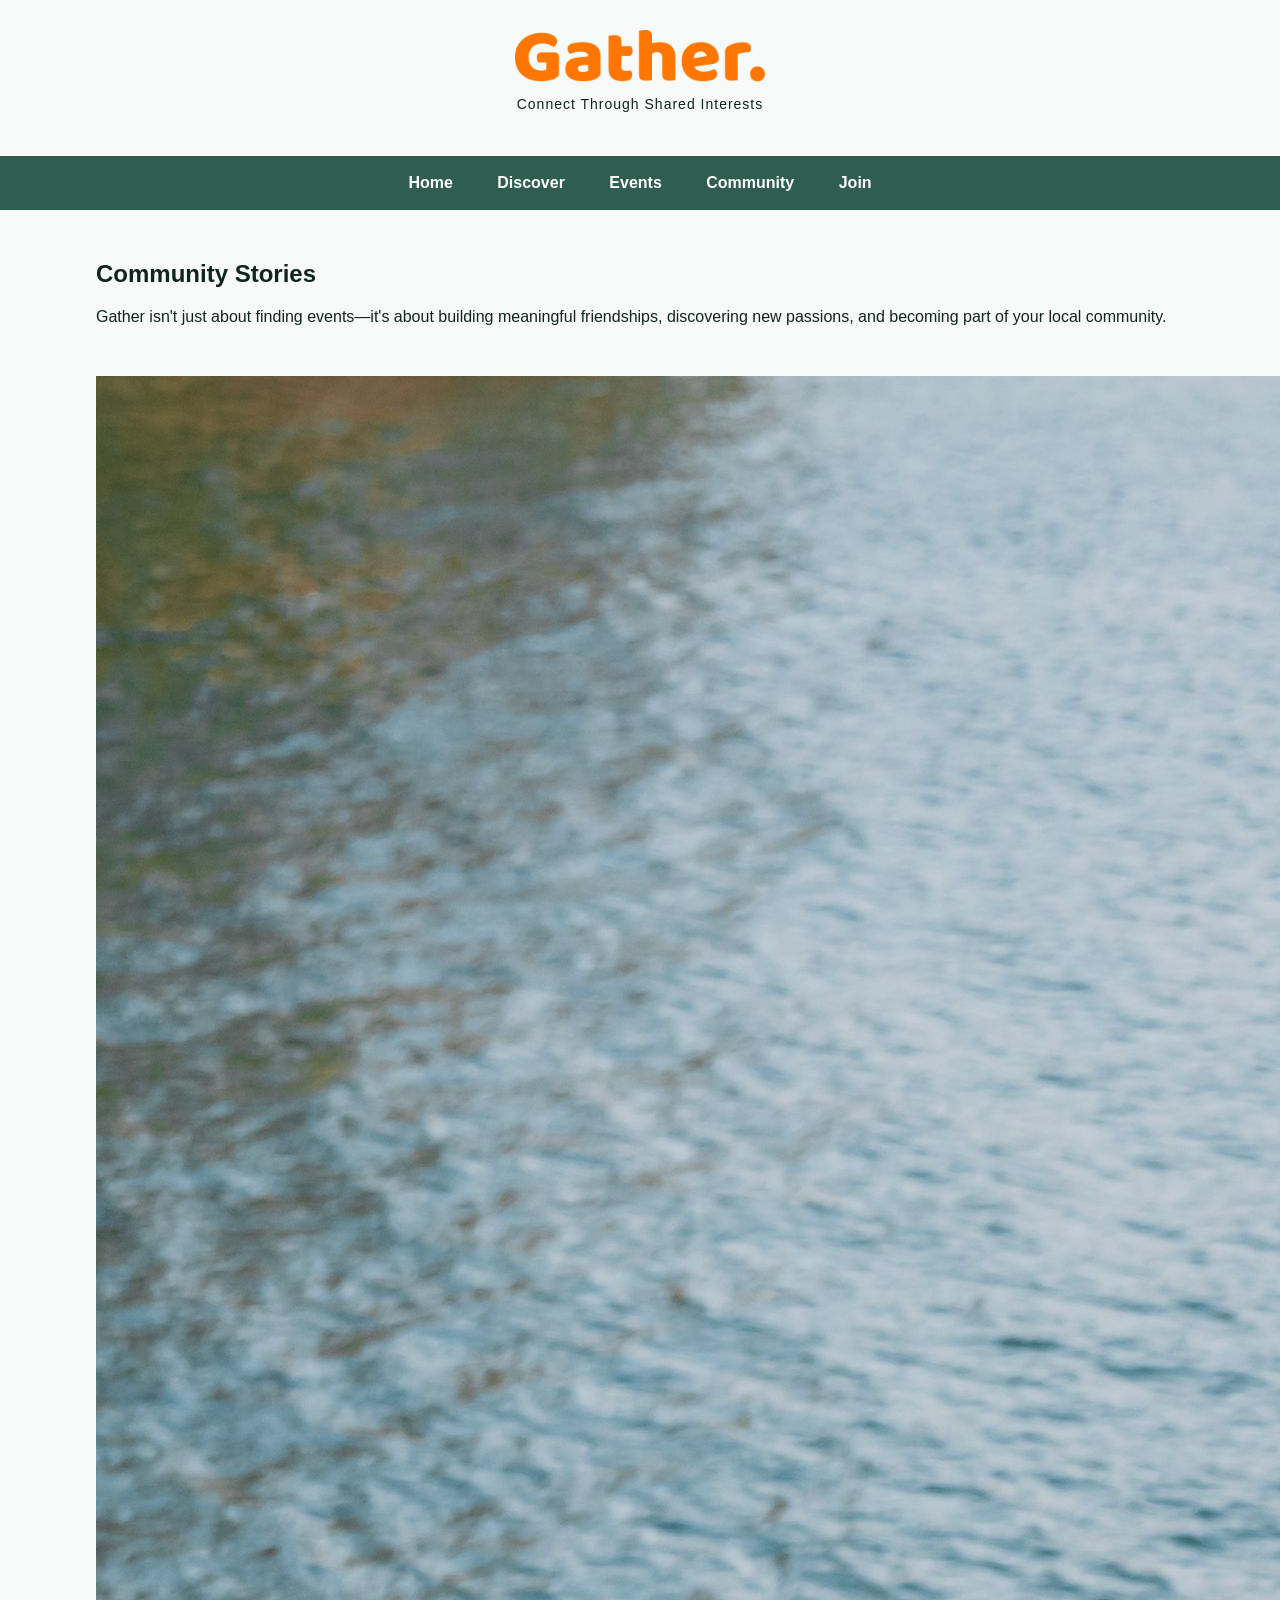
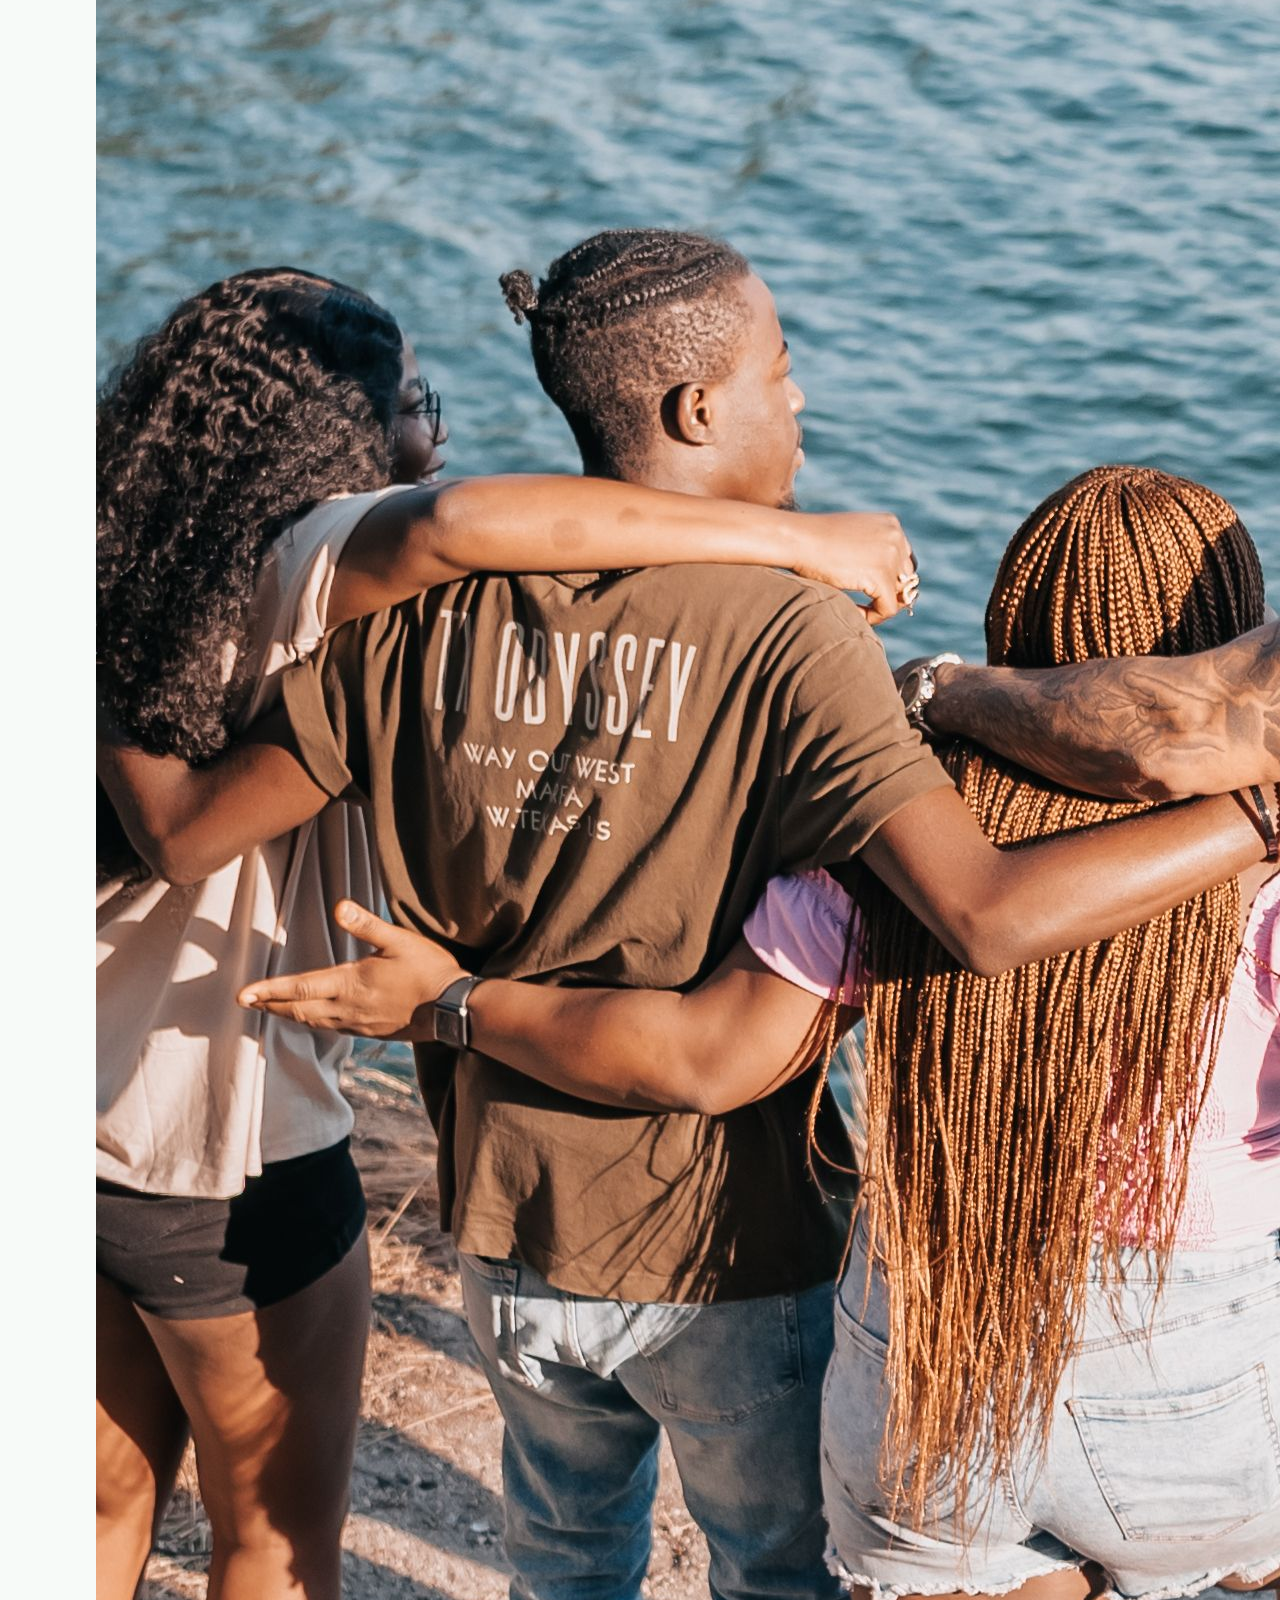
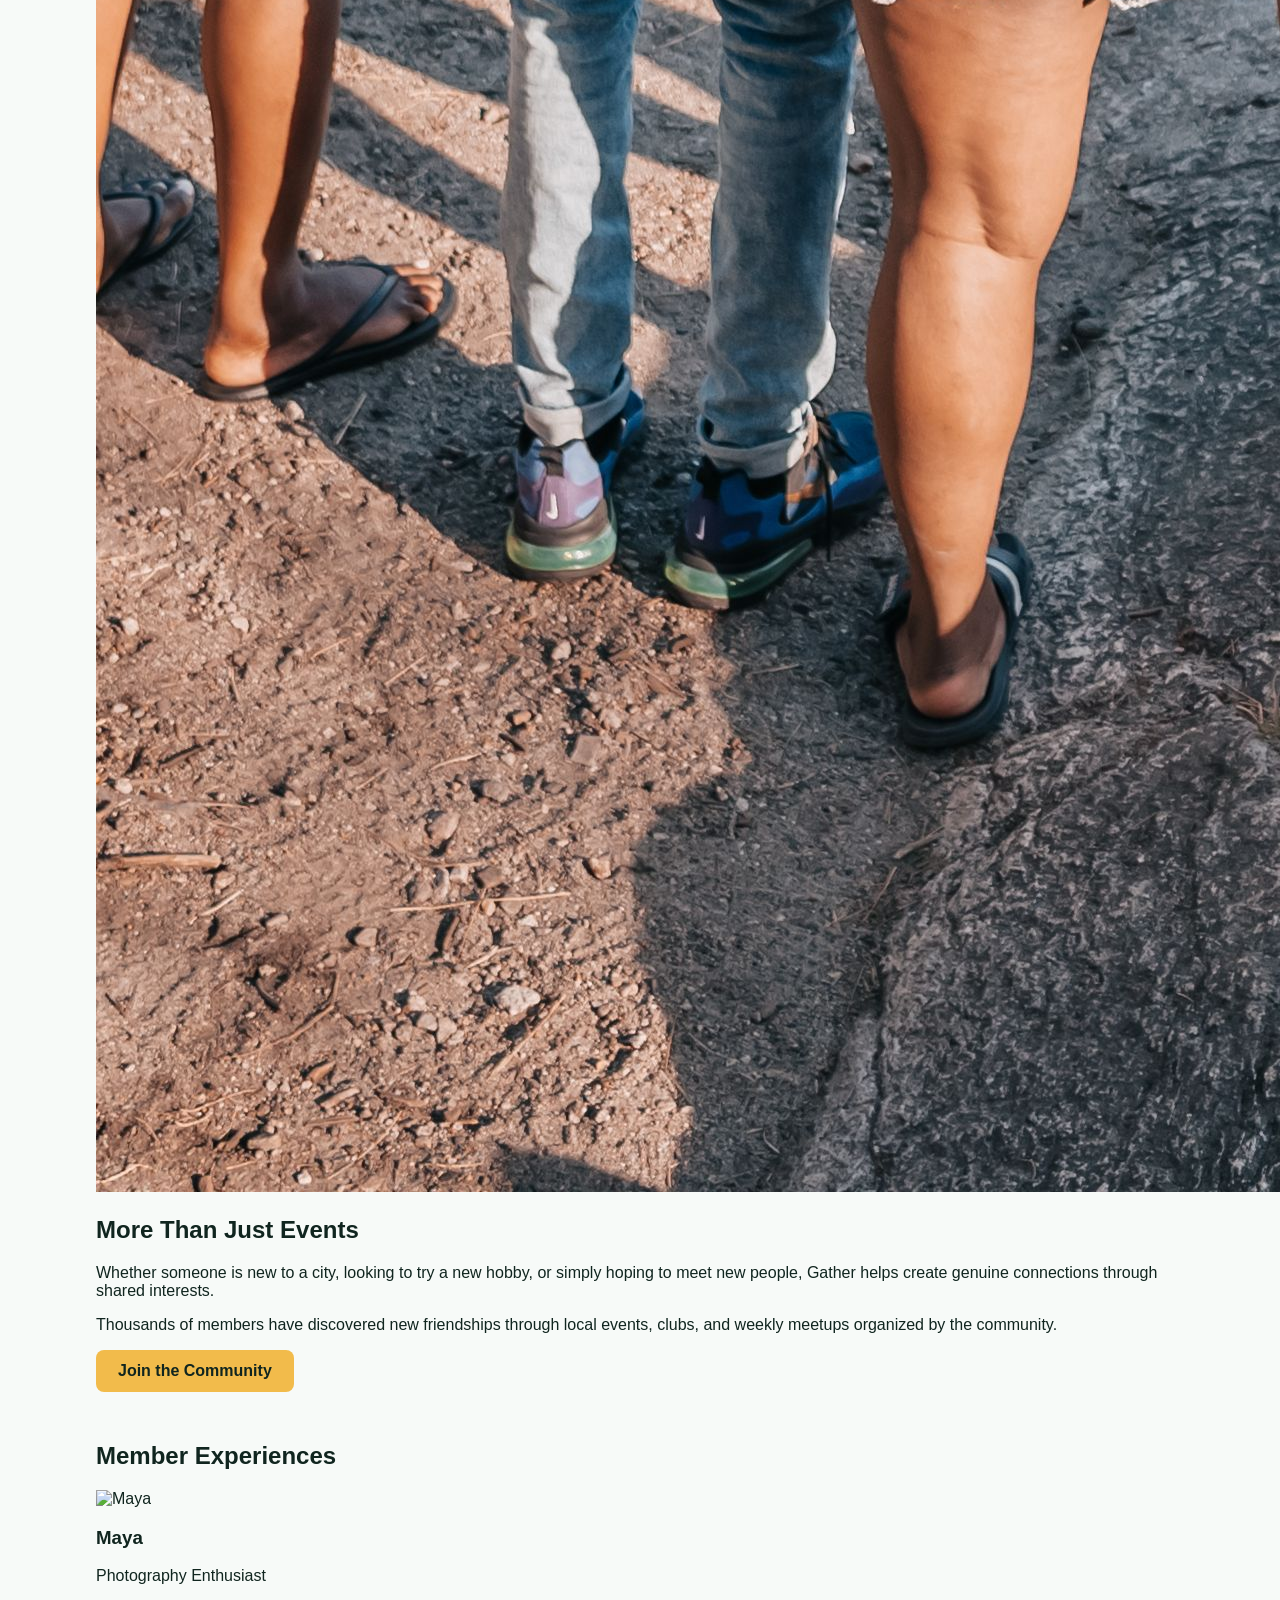
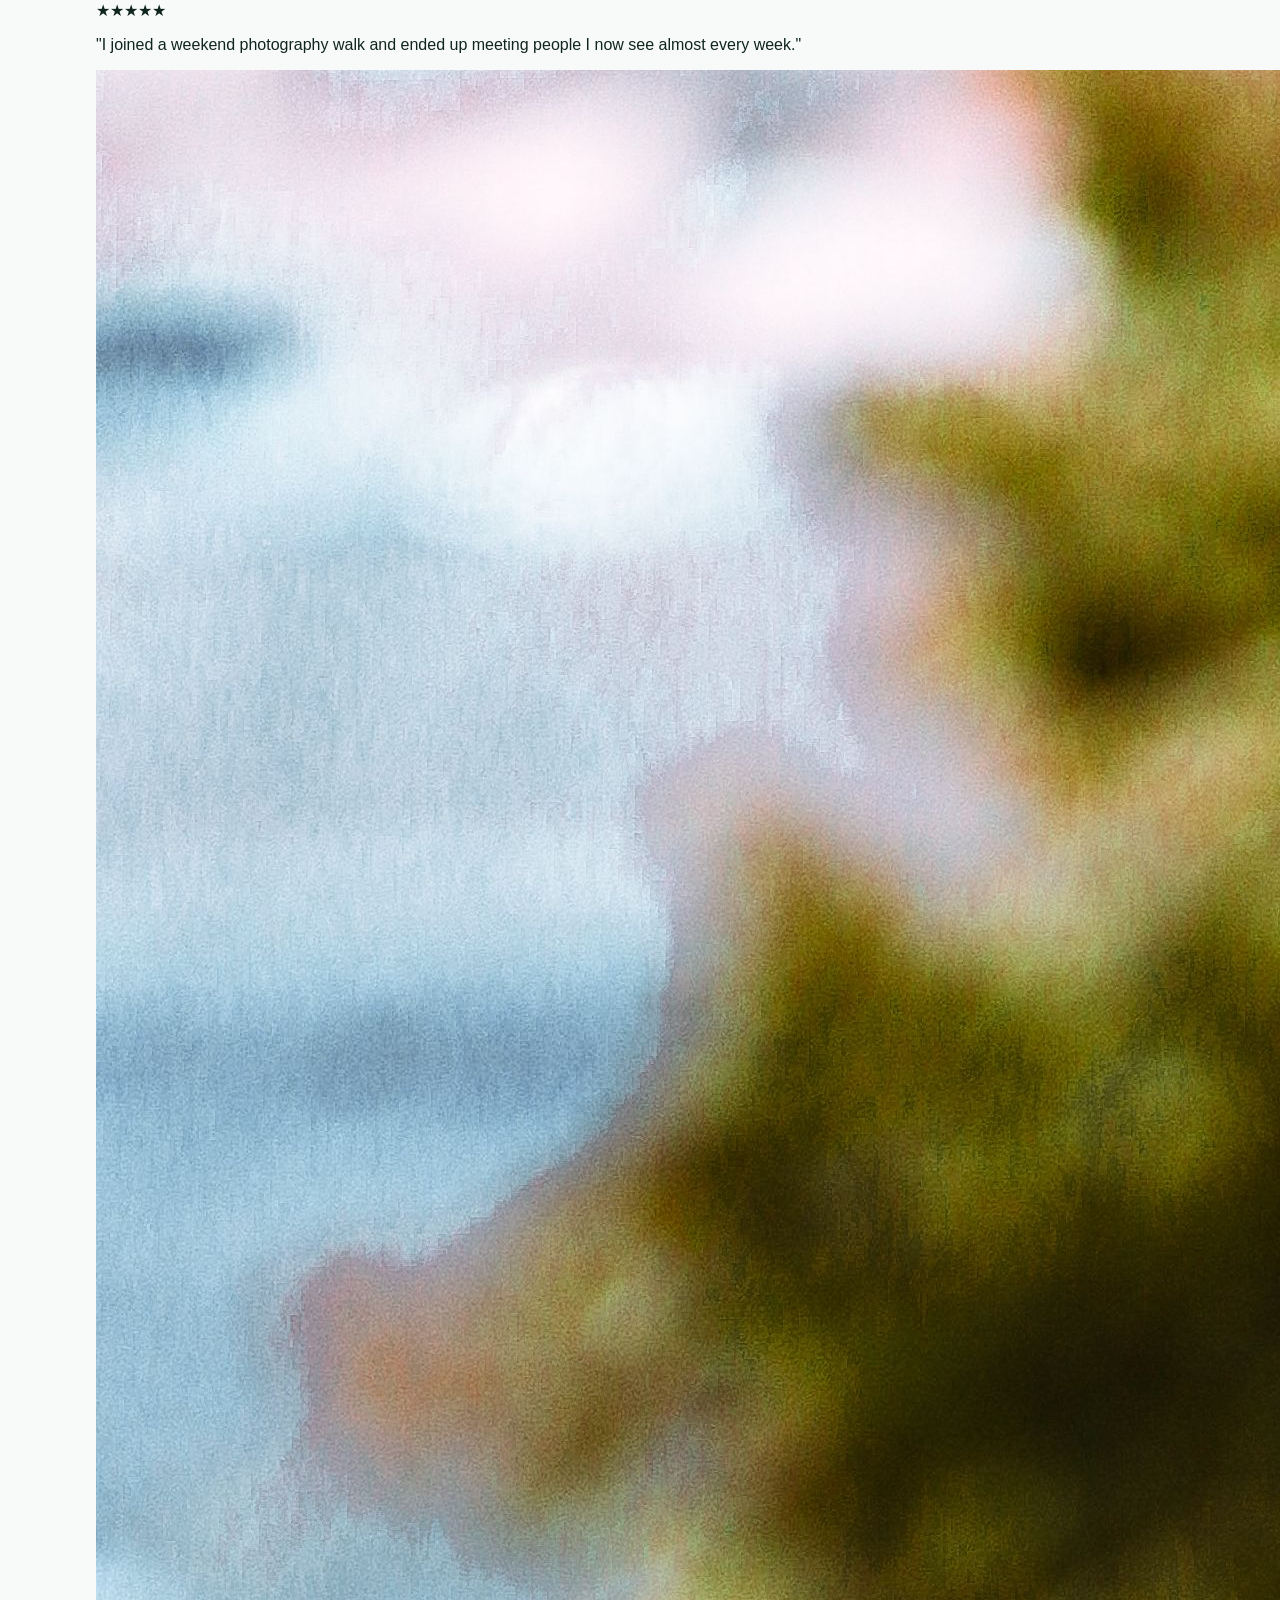
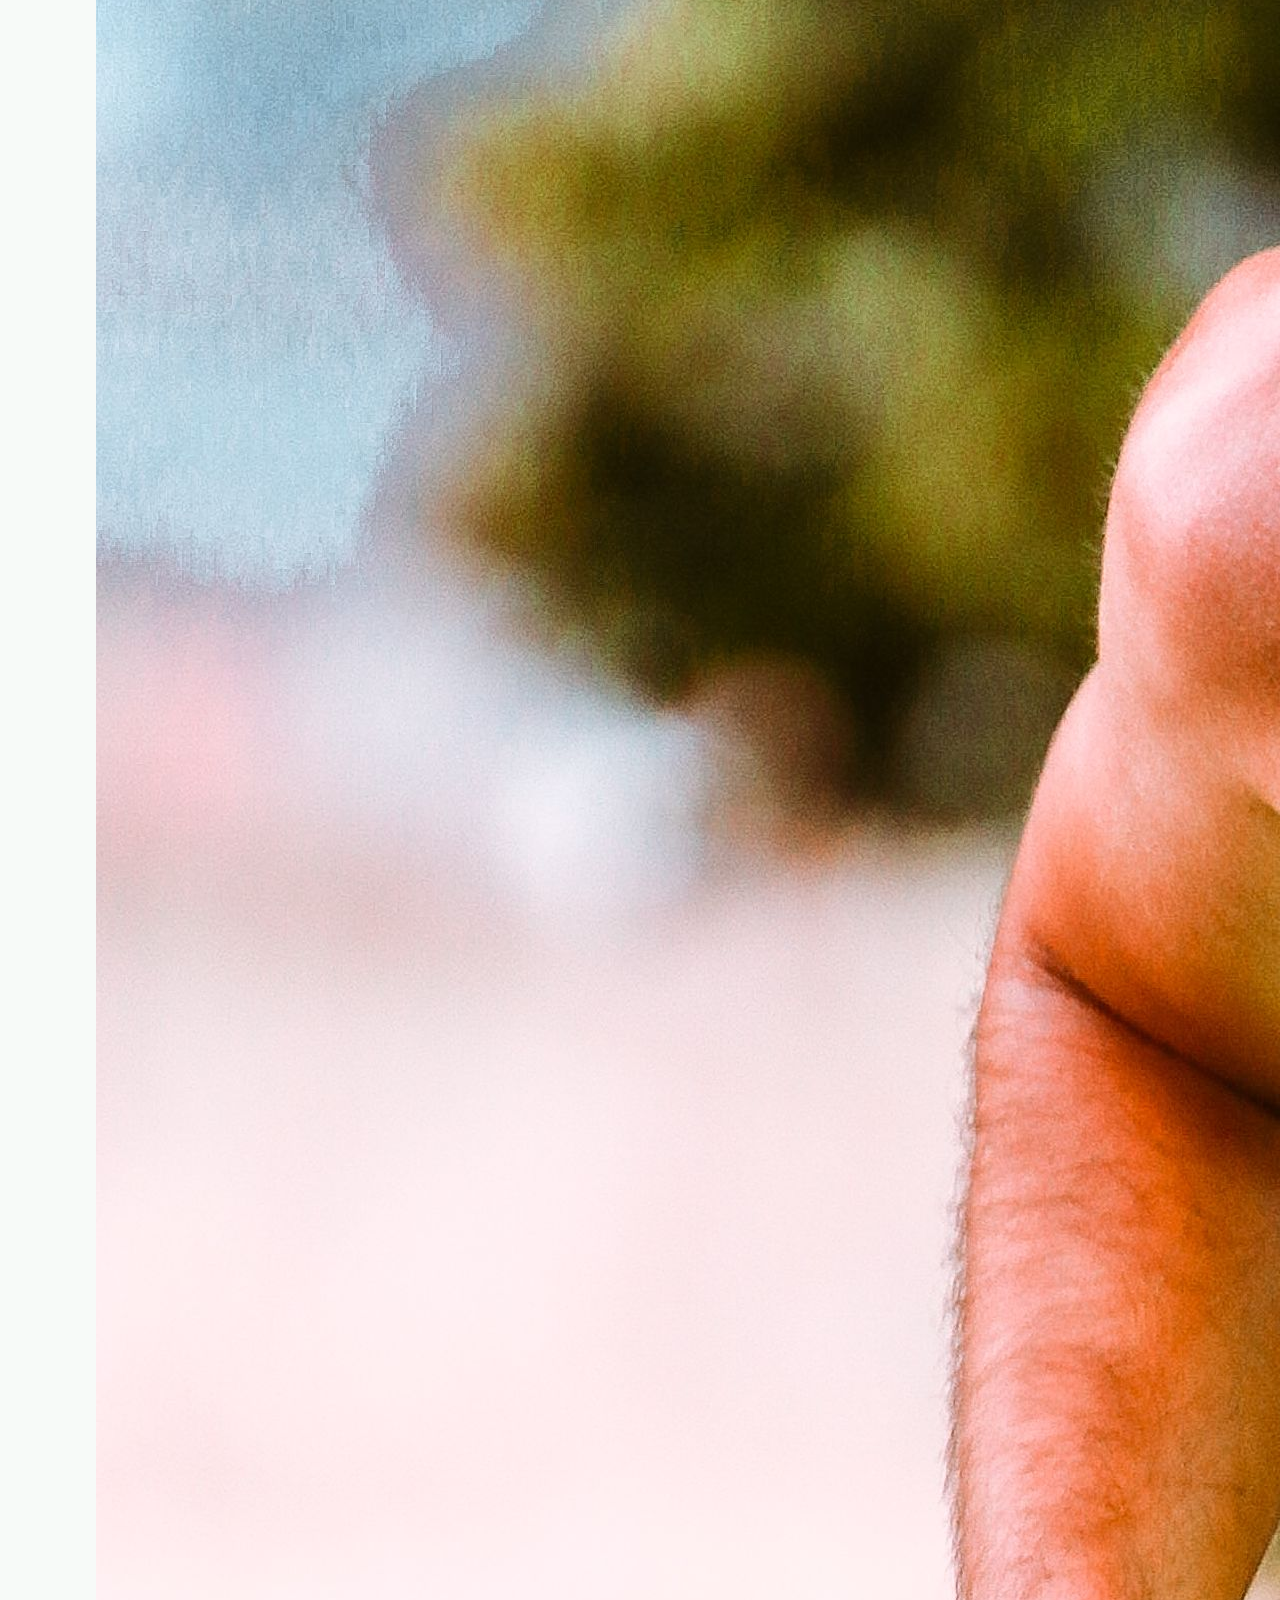
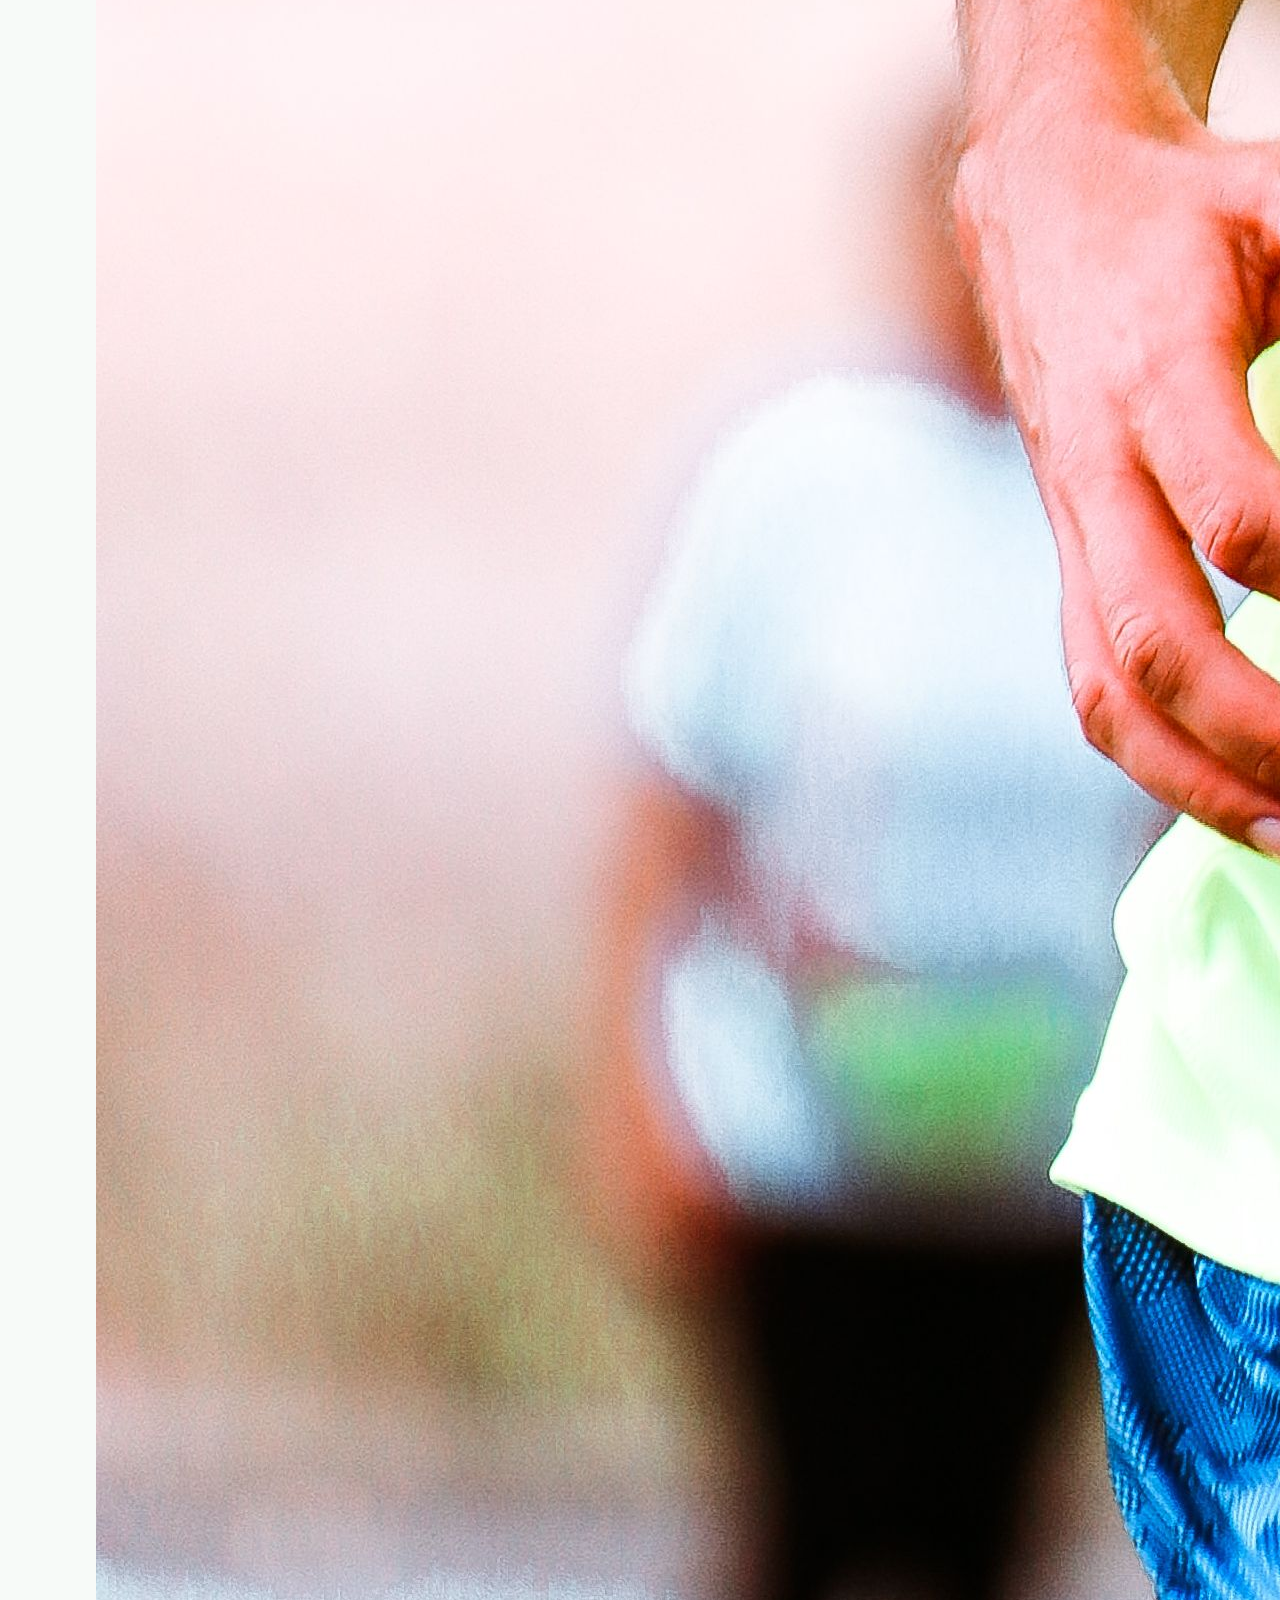
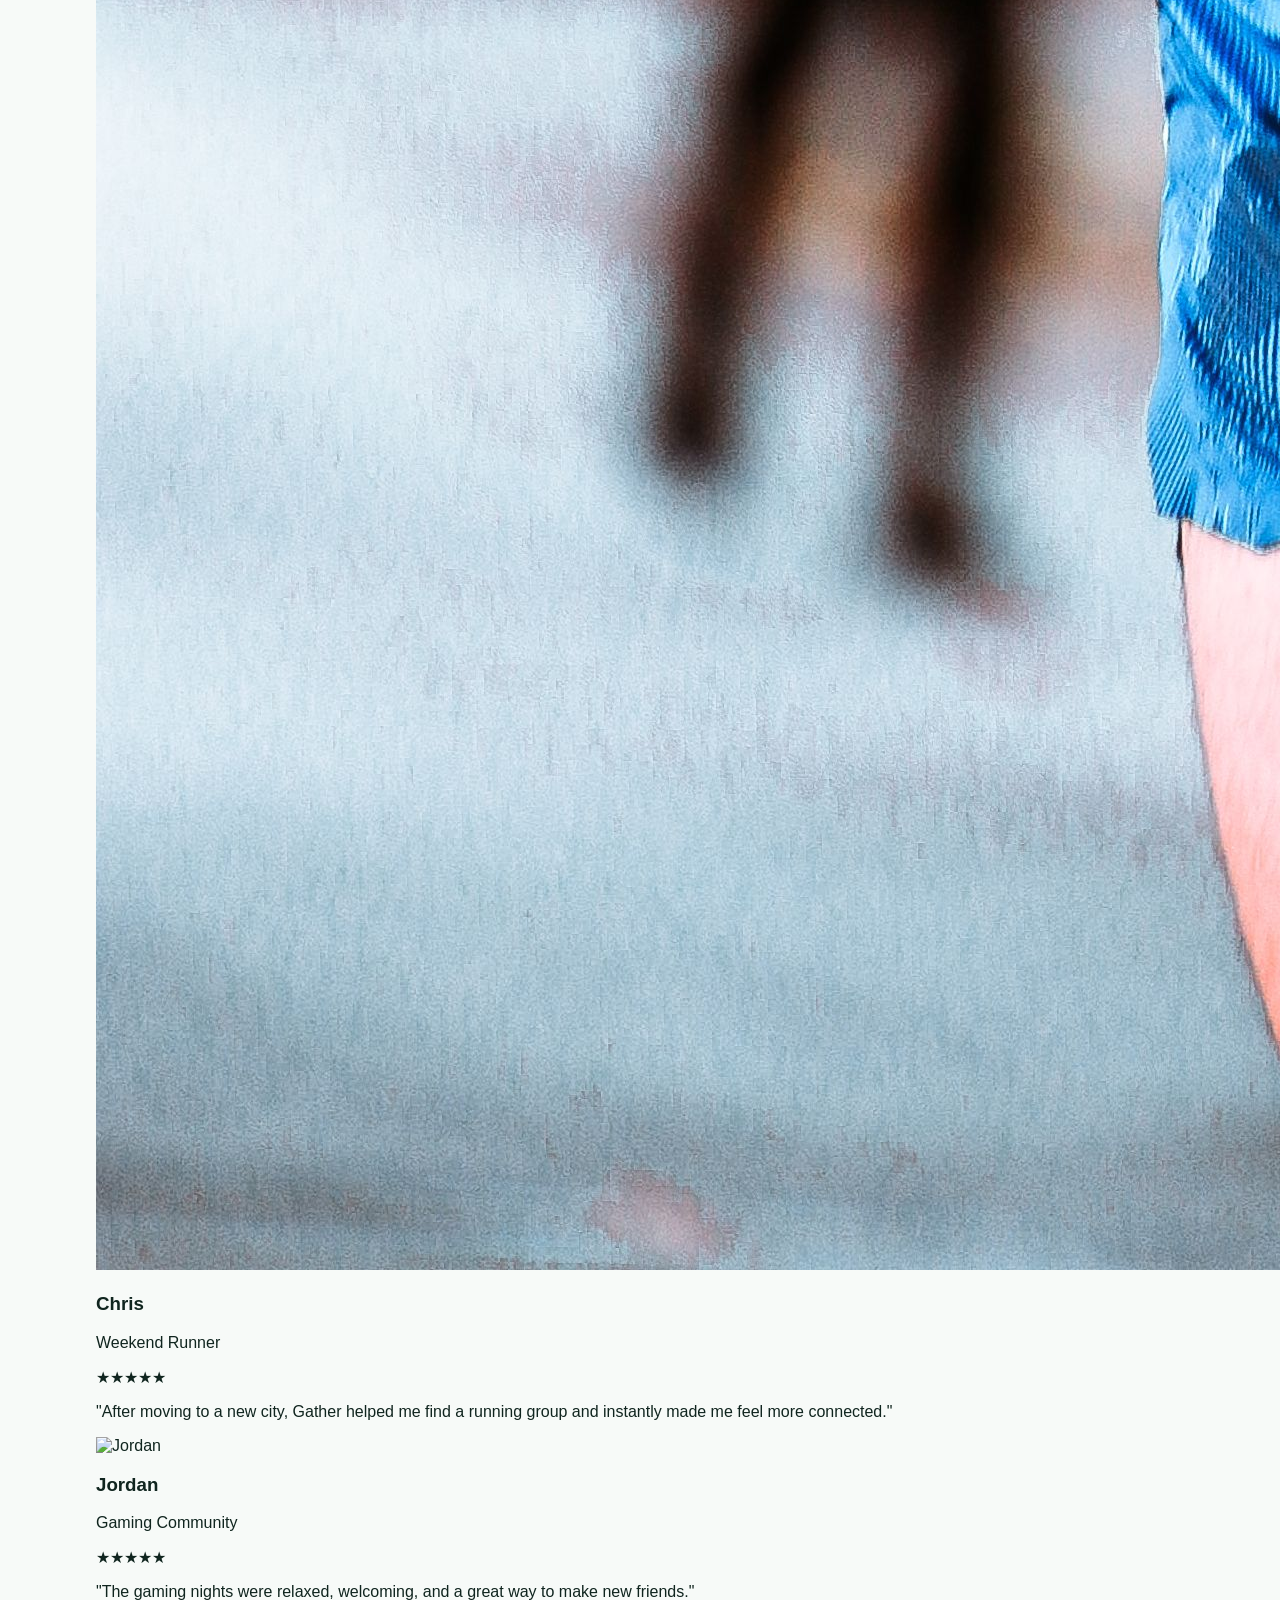
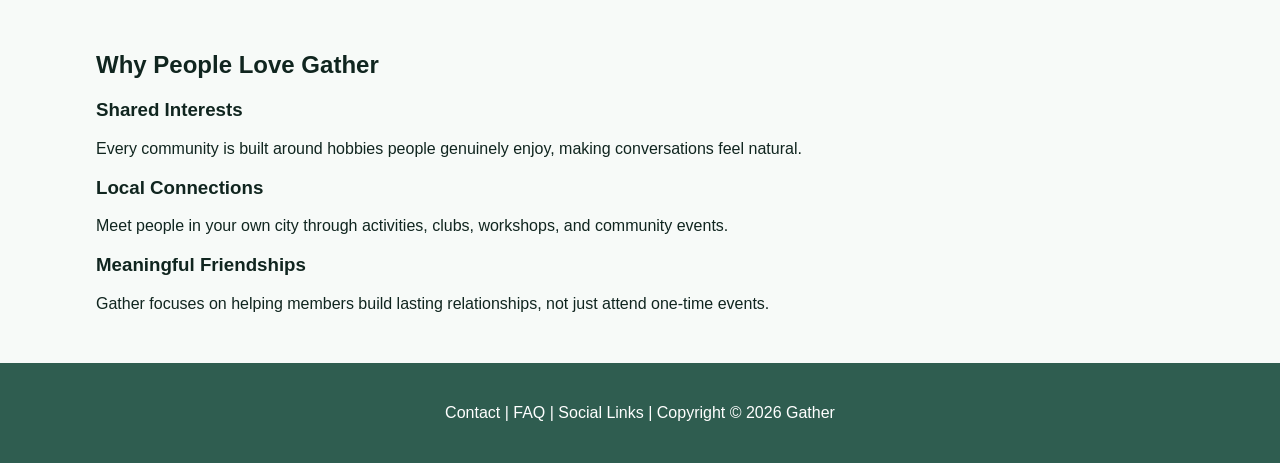
==== community.html @ c6f8311c "Add files via upload" ====
<!DOCTYPE html>
<html lang="en">
<head>
    <meta charset="UTF-8">
    <meta name="description" content="Read community stories and member experiences from Gather.">
    <meta name="keywords" content="Gather, community, stories, testimonials, friendships, groups">
    <meta name="author" content="Sean Frehner">
    <title>Gather | Community</title>

    <link rel="stylesheet" href="style.css">
</head>

<body>

<header>
    <img src="Gather-logo.png" alt="Gather Logo" class="logo">
    <p class="tagline">Connect Through Shared Interests</p>
</header>

<nav>
    <a href="index.html">Home</a>
    <a href="discover.html">Discover</a>
    <a href="events.html">Events</a>
    <a href="community.html">Community</a>
    <a href="join.html">Join</a>
</nav>

<main>

    <section class="page-intro">
        <h1>Community Stories</h1>
        <p>
            Gather isn't just about finding events—it's about building meaningful friendships,
            discovering new passions, and becoming part of your local community.
        </p>
    </section>

    <section class="story-feature">

        <img src="community-story.jpg" alt="Community gathering">

        <div>

            <h2>More Than Just Events</h2>

            <p>
                Whether someone is new to a city, looking to try a new hobby,
                or simply hoping to meet new people, Gather helps create genuine
                connections through shared interests.
            </p>

            <p>
                Thousands of members have discovered new friendships through local
                events, clubs, and weekly meetups organized by the community.
            </p>

            <a href="join.html" class="button">Join the Community</a>

        </div>

    </section>

    <section>

        <h2>Member Experiences</h2>

        <div class="testimonial-grid">

            <div class="testimonial-card">

                <img src="maya.jpg" alt="Maya">

                <h3>Maya</h3>

                <p class="member-title">Photography Enthusiast</p>

                <div class="stars">★★★★★</div>

                <p>
                    "I joined a weekend photography walk and ended up meeting
                    people I now see almost every week."
                </p>

            </div>

            <div class="testimonial-card">

                <img src="chris.jpg" alt="Chris">

                <h3>Chris</h3>

                <p class="member-title">Weekend Runner</p>

                <div class="stars">★★★★★</div>

                <p>
                    "After moving to a new city, Gather helped me find a running
                    group and instantly made me feel more connected."
                </p>

            </div>

            <div class="testimonial-card">

                <img src="jordan.jpg" alt="Jordan">

                <h3>Jordan</h3>

                <p class="member-title">Gaming Community</p>

                <div class="stars">★★★★★</div>

                <p>
                    "The gaming nights were relaxed, welcoming, and a great way
                    to make new friends."
                </p>

            </div>

        </div>

    </section>

    <section class="community-values">

        <h2>Why People Love Gather</h2>

        <div class="value-grid">

            <div>

                <h3>Shared Interests</h3>

                <p>
                    Every community is built around hobbies people genuinely enjoy,
                    making conversations feel natural.
                </p>

            </div>

            <div>

                <h3>Local Connections</h3>

                <p>
                    Meet people in your own city through activities, clubs,
                    workshops, and community events.
                </p>

            </div>

            <div>

                <h3>Meaningful Friendships</h3>

                <p>
                    Gather focuses on helping members build lasting relationships,
                    not just attend one-time events.
                </p>

            </div>

        </div>

    </section>

</main>

<footer>
    <p>
        Contact |
        FAQ |
        Social Links |
        Copyright &copy; 2026 Gather
    </p>
</footer>

</body>
</html>
---- style.css ----
:root {
    --text: #10251F;
    --background: #F7FAF8;
    --primary: #2F5D50;
    --secondary: #DDEBE4;
    --accent: #F2BB4B;
}

* {
    box-sizing: border-box;
}

body {
    margin: 0;
    background-color: var(--background);
    color: var(--text);
    font-family: Arial, Helvetica, sans-serif;
}

header {
    background-color: var(--background);
    text-align: center;
    padding: 30px 20px;
}

.logo {
    width: 250px;
    height: auto;
}

.tagline {
    margin-top: 10px;
    font-size: 14px;
    letter-spacing: 1px;
    color: var(--text);
}

nav {
    background-color: var(--primary);
    text-align: center;
    padding: 18px;
}

nav a {
    color: white;
    text-decoration: none;
    font-weight: bold;
    margin: 0 20px;
}

nav a:hover {
    color: var(--accent);
}

main {
    width: 85%;
    max-width: 1400px;
    margin: 30px auto;
}

.hero {
    background-image: url("hero-image.jpg");
    background-size: cover;
    background-position: center;
    height: 500px;
    border-radius: 16px;
    overflow: hidden;
    position: relative;

    display: flex;
    justify-content: center;
    align-items: center;
}

.hero::before {
    content: "";
    position: absolute;
    inset: 0;
    background: rgba(16, 37, 31, 0.45);
}

.hero-content {
    position: relative;
    z-index: 2;
    text-align: center;
    color: white;
    max-width: 800px;
    padding: 20px;
}

.hero-content h2 {
    font-size: 52px;
    margin-bottom: 15px;
    color: white;
}

.hero-content p {
    font-size: 18px;
    margin-bottom: 30px;
}

.search-form {
    display: flex;
    justify-content: center;
    gap: 10px;
}

.search-form input {
    width: 450px;
    padding: 15px;
    border: none;
    border-radius: 8px;
    font-size: 16px;
}

.search-form button {
    background-color: var(--accent);
    color: var(--text);
    border: none;
    border-radius: 8px;
    padding: 15px 25px;
    font-weight: bold;
    cursor: pointer;
}

.search-form button:hover {
    background-color: var(--primary);
    color: white;
}

section {
    margin-top: 50px;
}

h2 {
    color: var(--text);
    margin-bottom: 20px;
}

.cards {
    display: flex;
    justify-content: space-between;
    gap: 20px;
}

.card {
    flex: 1;
    background-color: white;
    border: 2px solid var(--secondary);
    border-radius: 12px;
    padding: 30px;
    text-align: center;
    font-weight: bold;
    transition: 0.3s;
}

.card:hover {
    background-color: var(--secondary);
}

table {
    width: 100%;
    border-collapse: collapse;
}

th {
    background-color: var(--primary);
    color: white;
}

th,
td {
    border: 1px solid var(--secondary);
    padding: 14px;
    text-align: left;
}

.community-spotlight {
    margin-top: 50px;
}

.spotlight-card {
    display: flex;
    gap: 30px;
    align-items: center;
    background-color: var(--secondary);
    padding: 30px;
    border-radius: 16px;
}

.spotlight-image {
    width: 200px;
    height: 200px;
    min-width: 200px;
    overflow: hidden;
    border-radius: 50%;
}

.spotlight-image img {
    width: 100%;
    height: 100%;
    object-fit: cover;
    display: block;
}

.spotlight-text {
    flex: 1;
}

.spotlight-text h3 {
    color: var(--primary);
    margin-top: 0;
}

.button {
    display: inline-block;
    background-color: var(--accent);
    color: var(--text);
    text-decoration: none;
    padding: 12px 22px;
    border-radius: 8px;
    font-weight: bold;
}

.button:hover {
    background-color: var(--primary);
    color: white;
}

.join-stats {
    display: grid;
    grid-template-columns: 2fr 1fr;
    gap: 30px;
}

.join-box,
.stats-box {
    background-color: var(--secondary);
    padding: 30px;
    border-radius: 16px;
}

.stats-box {
    text-align: center;
}

.stats-box strong {
    font-size: 38px;
    color: var(--primary);
}

.stats-box p {
    margin: 30px 0;
}

form {
    margin-top: 20px;
}

label {
    display: block;
    margin-top: 12px;
    margin-bottom: 5px;
    font-weight: bold;
}

input,
textarea {
    width: 100%;
    padding: 12px;
    border: 1px solid var(--primary);
    border-radius: 8px;
}

textarea {
    height: 120px;
}

input[type="submit"] {
    background-color: var(--accent);
    color: var(--text);
    border: none;
    width: 180px;
    margin-top: 20px;
    cursor: pointer;
    font-weight: bold;
}

input[type="submit"]:hover {
    background-color: var(--primary);
    color: white;
}

footer {
    background-color: var(--primary);
    color: white;
    text-align: center;
    padding: 25px;
    margin-top: 50px;
}
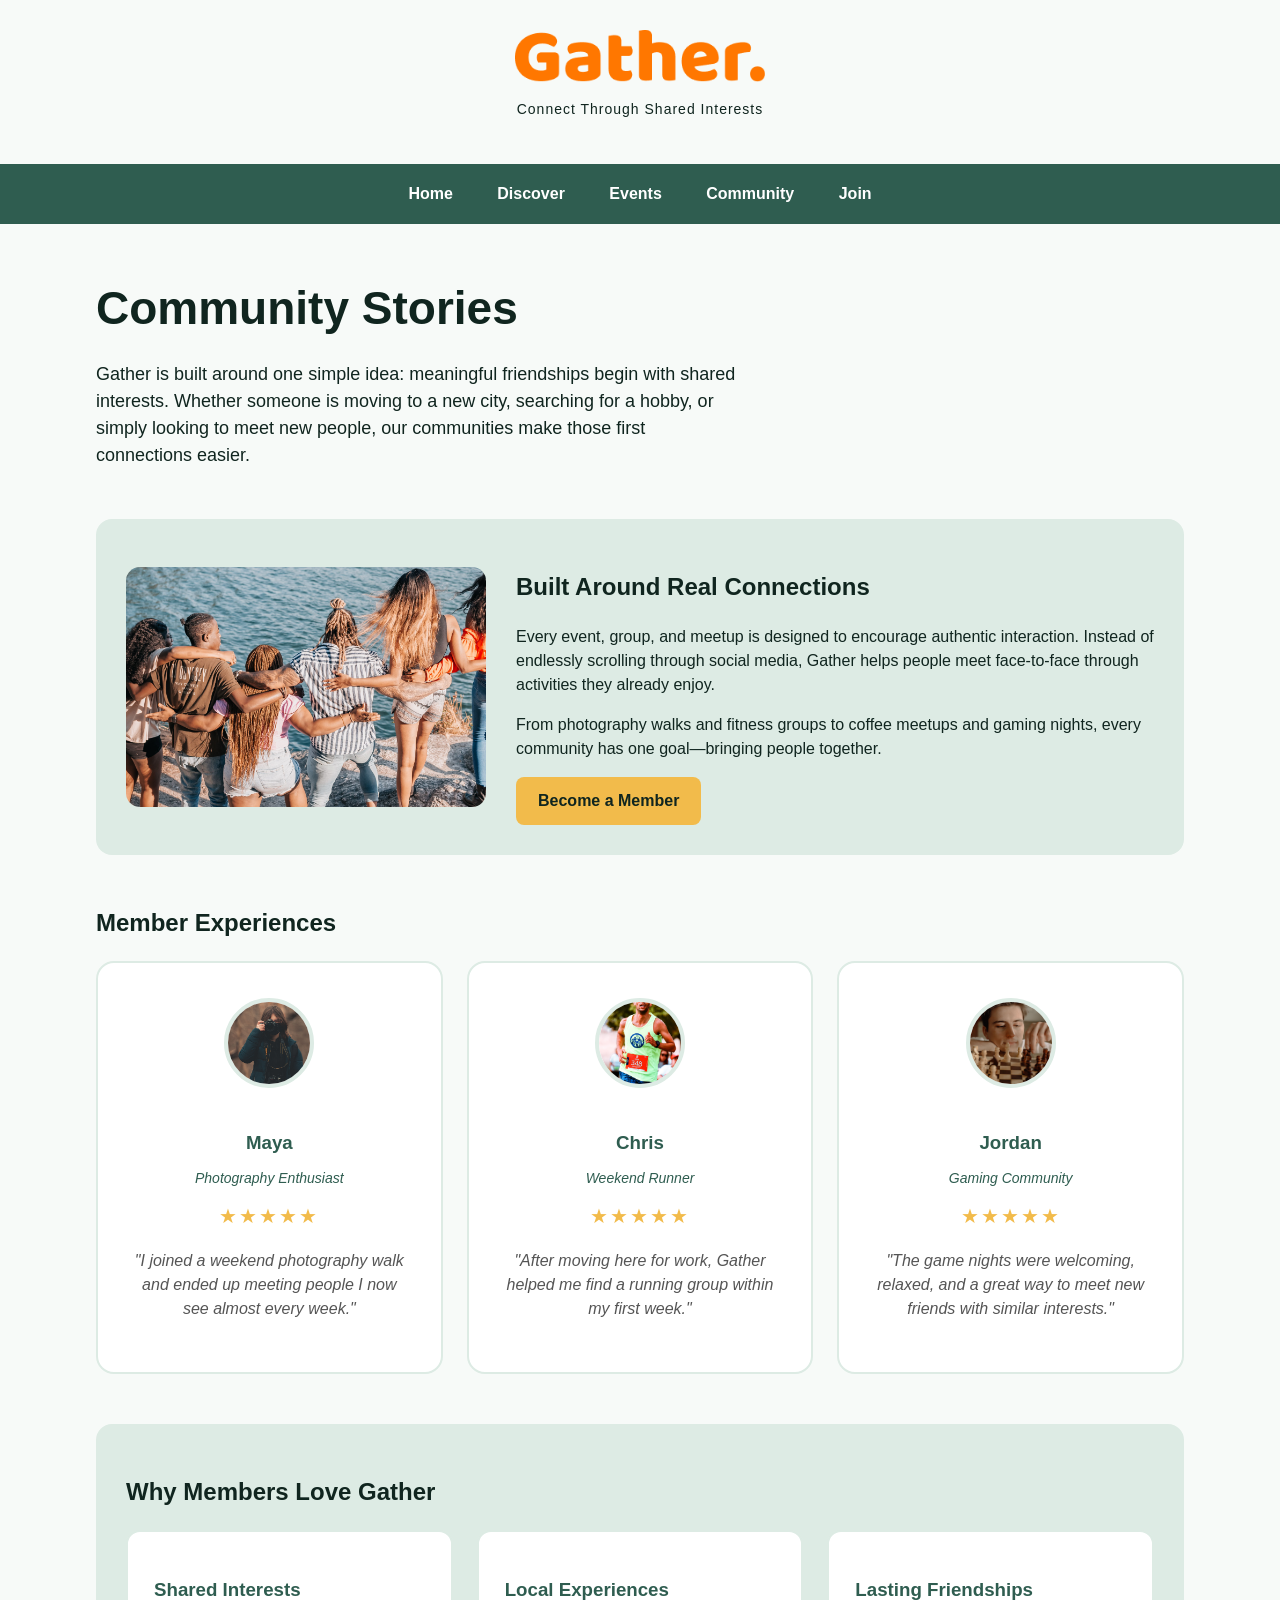
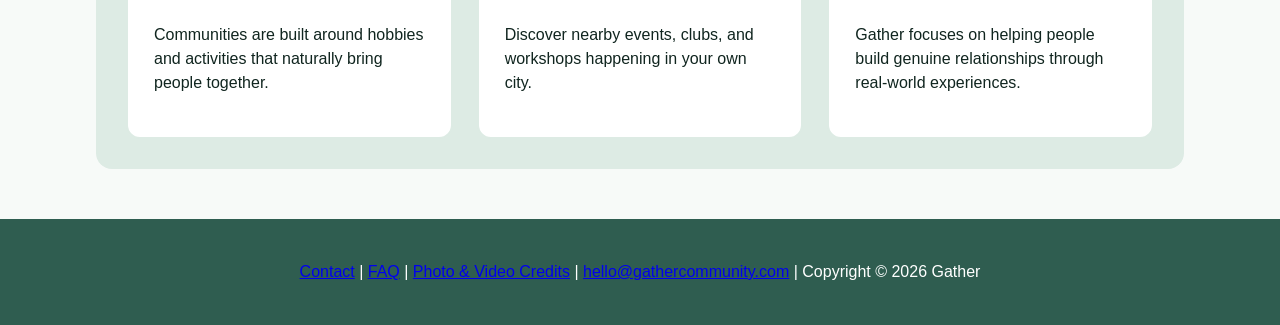
==== commit 61fc2bf8: "Add files via upload" ====
--- a/community.html
+++ b/community.html
@@ -2,8 +2,8 @@
 <html lang="en">
 <head>
     <meta charset="UTF-8">
-    <meta name="description" content="Read community stories and member experiences from Gather.">
-    <meta name="keywords" content="Gather, community, stories, testimonials, friendships, groups">
+    <meta name="description" content="Discover stories from the Gather community and see how shared interests create lasting friendships.">
+    <meta name="keywords" content="Gather, community, friendships, hobbies, testimonials, groups">
     <meta name="author" content="Sean Frehner">
     <title>Gather | Community</title>
 
@@ -21,7 +21,7 @@
     <a href="index.html">Home</a>
     <a href="discover.html">Discover</a>
     <a href="events.html">Events</a>
-    <a href="community.html">Community</a>
+    <a href="community.html" class="active">Community</a>
     <a href="join.html">Join</a>
 </nav>
 
@@ -29,32 +29,34 @@
 
     <section class="page-intro">
         <h1>Community Stories</h1>
+
         <p>
-            Gather isn't just about finding events—it's about building meaningful friendships,
-            discovering new passions, and becoming part of your local community.
+            Gather is built around one simple idea: meaningful friendships begin with shared interests.
+            Whether someone is moving to a new city, searching for a hobby, or simply looking to meet
+            new people, our communities make those first connections easier.
         </p>
     </section>
 
     <section class="story-feature">
 
-        <img src="community-story.jpg" alt="Community gathering">
+        <img src="community-story.jpg" alt="Friends spending time together">
 
         <div>
 
-            <h2>More Than Just Events</h2>
+            <h2>Built Around Real Connections</h2>
 
             <p>
-                Whether someone is new to a city, looking to try a new hobby,
-                or simply hoping to meet new people, Gather helps create genuine
-                connections through shared interests.
+                Every event, group, and meetup is designed to encourage authentic interaction.
+                Instead of endlessly scrolling through social media, Gather helps people meet
+                face-to-face through activities they already enjoy.
             </p>
 
             <p>
-                Thousands of members have discovered new friendships through local
-                events, clubs, and weekly meetups organized by the community.
+                From photography walks and fitness groups to coffee meetups and gaming nights,
+                every community has one goal—bringing people together.
             </p>
 
-            <a href="join.html" class="button">Join the Community</a>
+            <a href="join.html" class="button">Become a Member</a>
 
         </div>
 
@@ -74,11 +76,13 @@
 
                 <p class="member-title">Photography Enthusiast</p>
 
-                <div class="stars">★★★★★</div>
+                <div class="stars">
+                    ★★★★★
+                </div>
 
                 <p>
-                    "I joined a weekend photography walk and ended up meeting
-                    people I now see almost every week."
+                    "I joined a weekend photography walk and ended up meeting people
+                    I now see almost every week."
                 </p>
 
             </div>
@@ -91,11 +95,13 @@
 
                 <p class="member-title">Weekend Runner</p>
 
-                <div class="stars">★★★★★</div>
+                <div class="stars">
+                    ★★★★★
+                </div>
 
                 <p>
-                    "After moving to a new city, Gather helped me find a running
-                    group and instantly made me feel more connected."
+                    "After moving here for work, Gather helped me find a running group
+                    within my first week."
                 </p>
 
             </div>
@@ -108,11 +114,13 @@
 
                 <p class="member-title">Gaming Community</p>
 
-                <div class="stars">★★★★★</div>
+                <div class="stars">
+                    ★★★★★
+                </div>
 
                 <p>
-                    "The gaming nights were relaxed, welcoming, and a great way
-                    to make new friends."
+                    "The game nights were welcoming, relaxed, and a great way to meet
+                    new friends with similar interests."
                 </p>
 
             </div>
@@ -123,7 +131,7 @@
 
     <section class="community-values">
 
-        <h2>Why People Love Gather</h2>
+        <h2>Why Members Love Gather</h2>
 
         <div class="value-grid">
 
@@ -132,30 +140,29 @@
                 <h3>Shared Interests</h3>
 
                 <p>
-                    Every community is built around hobbies people genuinely enjoy,
-                    making conversations feel natural.
+                    Communities are built around hobbies and activities that naturally
+                    bring people together.
                 </p>
 
             </div>
 
             <div>
 
-                <h3>Local Connections</h3>
+                <h3>Local Experiences</h3>
 
                 <p>
-                    Meet people in your own city through activities, clubs,
-                    workshops, and community events.
+                    Discover nearby events, clubs, and workshops happening in your own city.
                 </p>
 
             </div>
 
             <div>
 
-                <h3>Meaningful Friendships</h3>
+                <h3>Lasting Friendships</h3>
 
                 <p>
-                    Gather focuses on helping members build lasting relationships,
-                    not just attend one-time events.
+                    Gather focuses on helping people build genuine relationships through
+                    real-world experiences.
                 </p>
 
             </div>
@@ -167,12 +174,21 @@
 </main>
 
 <footer>
+
     <p>
-        Contact |
-        FAQ |
-        Social Links |
+
+        <a href="join.html">Contact</a> |
+
+        <a href="join.html">FAQ</a> |
+
+        <a href="https://www.pexels.com/" target="_blank">Photo & Video Credits</a> |
+
+        <a href="mailto:hello@gathercommunity.com">hello@gathercommunity.com</a> |
+
         Copyright &copy; 2026 Gather
+
     </p>
+
 </footer>
 
 </body>
--- a/style.css
+++ b/style.css
@@ -15,6 +15,7 @@
     background-color: var(--background);
     color: var(--text);
     font-family: Arial, Helvetica, sans-serif;
+    line-height: 1.5;
 }
 
 header {
@@ -66,7 +67,6 @@
     border-radius: 16px;
     overflow: hidden;
     position: relative;
-
     display: flex;
     justify-content: center;
     align-items: center;
@@ -88,7 +88,7 @@
     padding: 20px;
 }
 
-.hero-content h2 {
+.hero-content h1 {
     font-size: 52px;
     margin-bottom: 15px;
     color: white;
@@ -132,8 +132,13 @@
     margin-top: 50px;
 }
 
+h1,
+h2,
+h3 {
+    color: var(--text);
+}
+
 h2 {
-    color: var(--text);
     margin-bottom: 20px;
 }
 
@@ -291,6 +296,192 @@
     color: white;
 }
 
+/* Discover Page */
+
+.discover-intro {
+    display: flex;
+    justify-content: space-between;
+    align-items: center;
+    gap: 40px;
+    margin-bottom: 45px;
+}
+
+.discover-intro h1 {
+    font-size: 46px;
+    color: var(--text);
+    margin-bottom: 10px;
+}
+
+.discover-intro p {
+    font-size: 18px;
+    max-width: 520px;
+}
+
+.intro-note-container {
+    display: flex;
+    align-items: center;
+    gap: 20px;
+    margin-right: 40px;
+}
+
+.dash-line {
+    width: 120px;
+    height: 2px;
+    background: repeating-linear-gradient(
+        to right,
+        var(--accent) 0px,
+        var(--accent) 6px,
+        transparent 6px,
+        transparent 11px
+    );
+}
+
+.intro-note {
+    font-style: italic;
+    color: var(--primary);
+    font-weight: bold;
+    text-align: right;
+    font-size: 18px;
+}
+
+.interest-grid {
+    display: grid;
+    grid-template-columns: repeat(5, 1fr);
+    gap: 24px;
+}
+
+.interest-card {
+    background-color: white;
+    border: 2px solid var(--secondary);
+    border-radius: 16px;
+    overflow: hidden;
+    text-align: center;
+    transition: 0.3s;
+}
+
+.interest-card:hover {
+    transform: translateY(-5px);
+    box-shadow: 0 8px 20px rgba(16, 37, 31, 0.12);
+}
+
+.interest-card img {
+    width: 100%;
+    height: 170px;
+    object-fit: cover;
+}
+
+.icon-circle {
+    width: 70px;
+    height: 70px;
+    background-color: var(--secondary);
+    border-radius: 50%;
+    border: 2px solid #c7d8cf;
+    display: flex;
+    align-items: center;
+    justify-content: center;
+    margin: -35px auto 18px;
+    position: relative;
+    z-index: 2;
+}
+
+.icon-circle i {
+    font-size: 28px;
+    color: var(--primary);
+}
+
+.interest-card h3 {
+    color: var(--text);
+    margin: 22px 15px 10px;
+}
+
+.interest-card p {
+    padding: 0 18px;
+    min-height: 75px;
+}
+
+.interest-card a {
+    display: block;
+    color: var(--primary);
+    font-weight: bold;
+    text-decoration: none;
+    margin: 20px;
+}
+
+.section-heading-row {
+    display: flex;
+    justify-content: space-between;
+    align-items: center;
+}
+
+.section-heading-row a {
+    color: var(--primary);
+    font-weight: bold;
+    text-decoration: none;
+}
+
+.featured-groups {
+    display: grid;
+    grid-template-columns: 1fr 1fr;
+    gap: 28px;
+}
+
+.featured-group-card {
+    display: flex;
+    align-items: center;
+    gap: 28px;
+    background-color: var(--secondary);
+    padding: 28px;
+    border-radius: 16px;
+}
+
+.group-photo {
+    width: 170px;
+    height: 170px;
+    border-radius: 50%;
+    object-fit: cover;
+    flex-shrink: 0;
+}
+
+.group-info {
+    flex: 1;
+}
+
+.featured-group-card h3 {
+    color: var(--primary);
+    font-size: 24px;
+    margin-top: 0;
+}
+
+.members {
+    display: flex;
+    align-items: center;
+    gap: 12px;
+    margin-top: 18px;
+}
+
+.member-avatars {
+    display: flex;
+}
+
+.member-avatars img {
+    width: 36px;
+    height: 36px;
+    border-radius: 50%;
+    object-fit: cover;
+    border: 3px solid white;
+    margin-left: -12px;
+}
+
+.member-avatars img:first-child {
+    margin-left: 0;
+}
+
+.members span {
+    font-size: 14px;
+    color: #456458;
+    font-weight: 600;
+}
+
 footer {
     background-color: var(--primary);
     color: white;
@@ -298,3 +489,157 @@
     padding: 25px;
     margin-top: 50px;
 }
+/* Events Page */
+
+.page-intro {
+    margin-bottom: 45px;
+}
+
+.page-intro h1 {
+    font-size: 46px;
+    margin-bottom: 10px;
+}
+
+.page-intro p {
+    max-width: 650px;
+    font-size: 18px;
+}
+
+.events-feature,
+.story-feature {
+    background-color: var(--secondary);
+    padding: 30px;
+    border-radius: 16px;
+}
+
+.event-highlight,
+.story-feature {
+    display: flex;
+    gap: 30px;
+    align-items: center;
+}
+
+.event-highlight img,
+.story-feature img {
+    width: 360px;
+    height: 240px;
+    object-fit: cover;
+    border-radius: 14px;
+    flex-shrink: 0;
+}
+
+.event-highlight h3 {
+    color: var(--primary);
+    font-size: 28px;
+}
+
+.event-cards {
+    display: grid;
+    grid-template-columns: repeat(3, 1fr);
+    gap: 24px;
+}
+
+.mini-event-card,
+.testimonial-card,
+.value-grid div {
+    background-color: white;
+    border: 2px solid var(--secondary);
+    border-radius: 14px;
+    padding: 26px;
+}
+
+.mini-event-card h3,
+.testimonial-card h3,
+.value-grid h3 {
+    color: var(--primary);
+}
+
+/* Community Page */
+
+.testimonial-grid,
+.value-grid {
+    display: grid;
+    grid-template-columns: repeat(3, 1fr);
+    gap: 24px;
+}
+
+.testimonial-card p {
+    font-style: italic;
+}
+
+.community-values {
+    background-color: var(--secondary);
+    padding: 30px;
+    border-radius: 16px;
+}
+.testimonial-card{
+    background:white;
+    border-radius:18px;
+    padding:35px;
+    text-align:center;
+    border:2px solid var(--secondary);
+    transition:.3s;
+}
+
+.testimonial-card:hover{
+    transform:translateY(-6px);
+    box-shadow:0 12px 30px rgba(0,0,0,.08);
+}
+
+.testimonial-card img{
+    width:90px;
+    height:90px;
+    border-radius:50%;
+    object-fit:cover;
+    margin-bottom:15px;
+    border:4px solid var(--secondary);
+}
+
+.member-title{
+    color:var(--primary);
+    font-size:14px;
+    margin-top:-8px;
+    margin-bottom:12px;
+}
+
+.stars{
+    color:var(--accent);
+    font-size:20px;
+    margin-bottom:18px;
+    letter-spacing:2px;
+}
+
+.testimonial-card p:last-child{
+    font-style:italic;
+    color:#555;
+}
+.video-hero {
+    position: relative;
+    height: 500px;
+    border-radius: 16px;
+    overflow: hidden;
+    display: flex;
+    justify-content: center;
+    align-items: center;
+    background-image: none;
+}
+
+.hero-video {
+    position: absolute;
+    width: 100%;
+    height: 100%;
+    object-fit: cover;
+}
+
+.video-hero::before {
+    content: "";
+    position: absolute;
+    inset: 0;
+    background: rgba(16, 37, 31, 0.45);
+    z-index: 1;
+}
+
+.hero-content {
+    position: relative;
+    z-index: 2;
+}
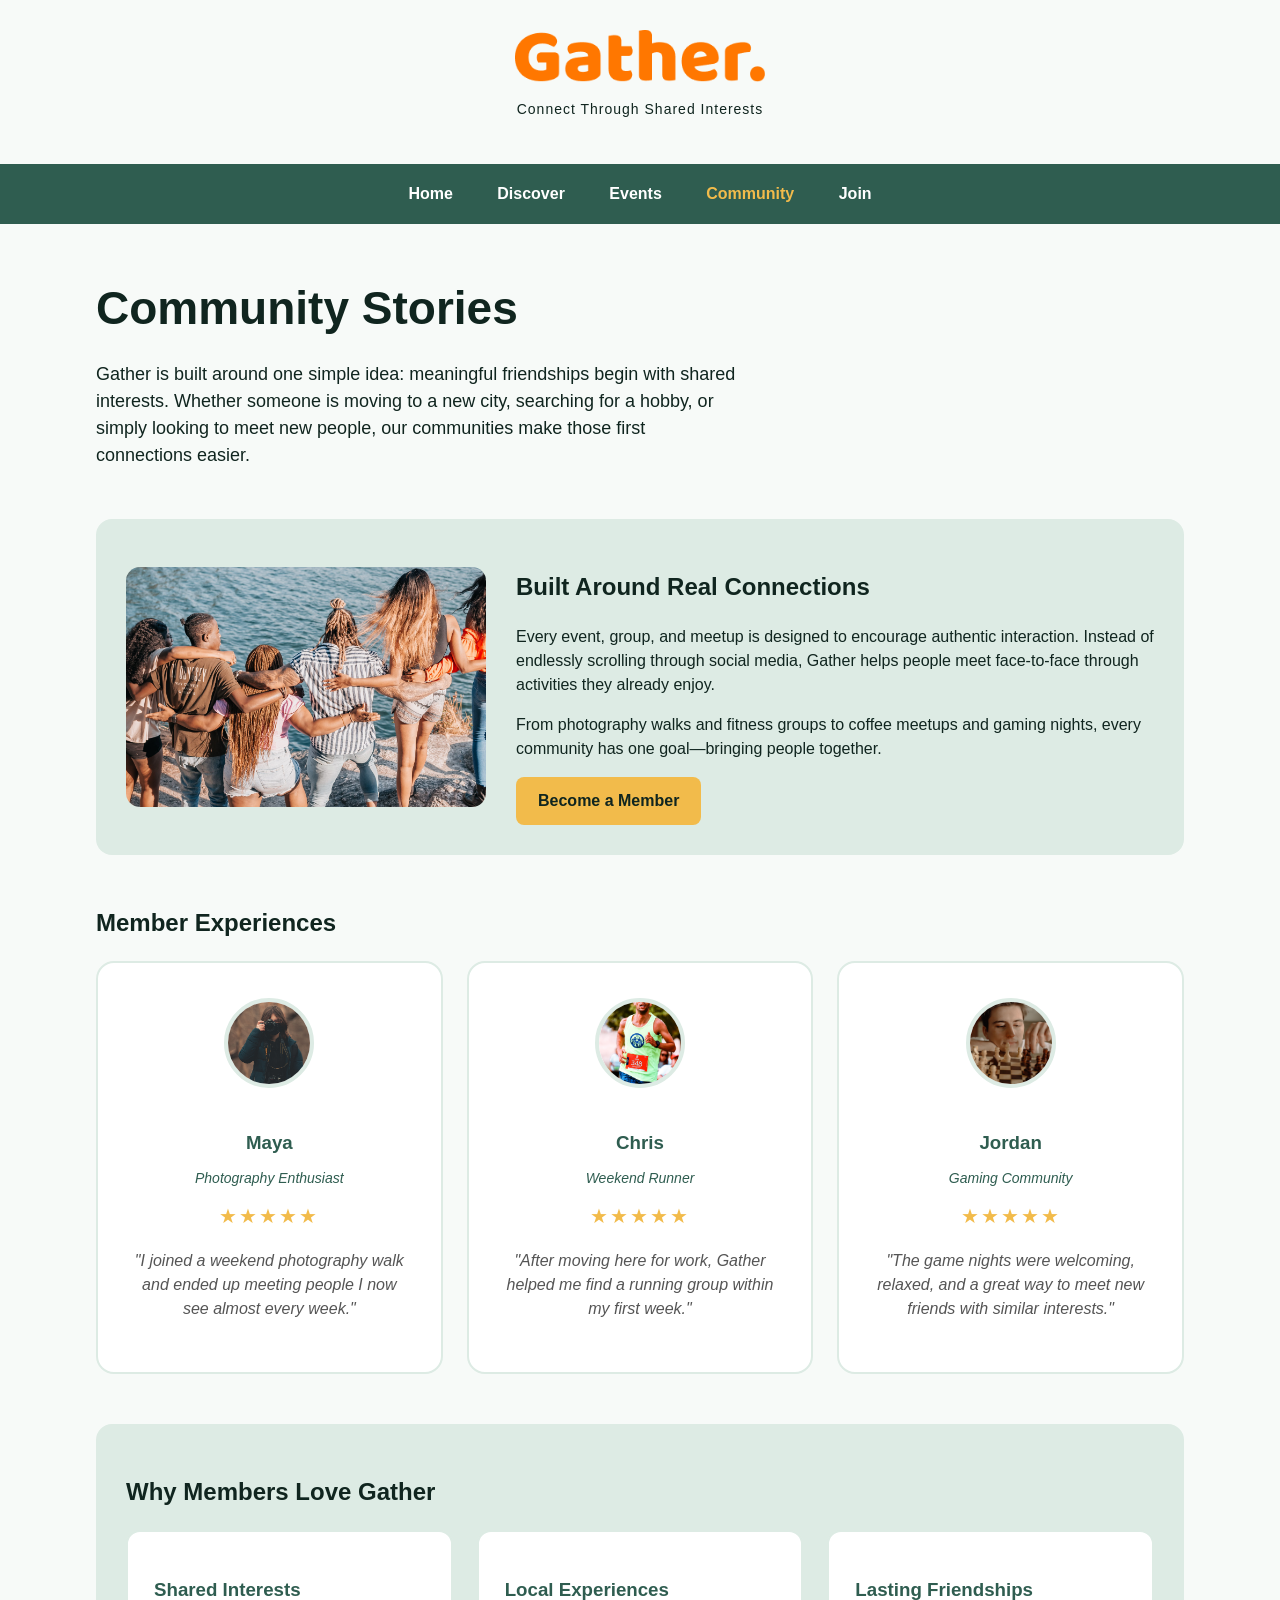
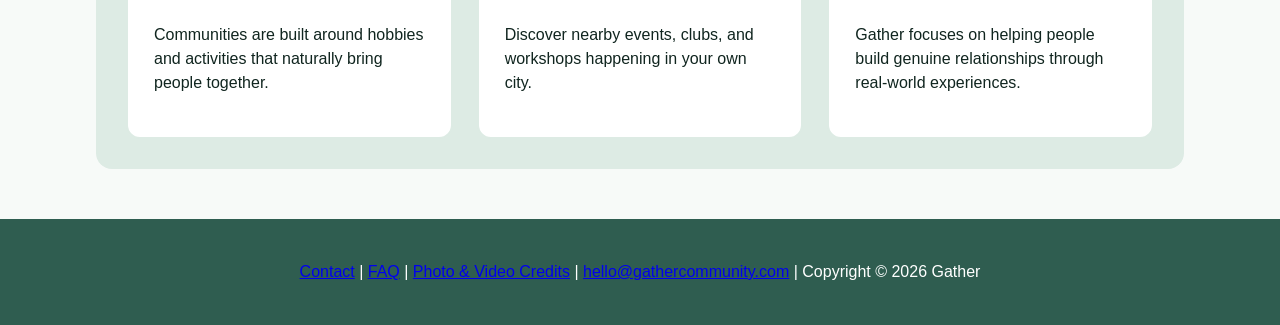
==== commit 80963994: "Add files via upload" ====
--- a/community.html
+++ b/community.html
@@ -6,6 +6,15 @@
     <meta name="keywords" content="Gather, community, friendships, hobbies, testimonials, groups">
     <meta name="author" content="Sean Frehner">
     <title>Gather | Community</title>
+    <!-- Google tag (gtag.js) -->
+<script async src="https://www.googletagmanager.com/gtag/js?id=G-KH6B7YEWFJ"></script>
+<script>
+  window.dataLayer = window.dataLayer || [];
+  function gtag(){dataLayer.push(arguments);}
+  gtag('js', new Date());
+
+  gtag('config', 'G-KH6B7YEWFJ');
+</script>
 
     <link rel="stylesheet" href="style.css">
 </head>
--- a/style.css
+++ b/style.css
@@ -643,3 +643,201 @@
     position: relative;
     z-index: 2;
 }
+/* Join Page */
+
+.join-page-layout {
+    display: grid;
+    grid-template-columns: 2fr 1fr;
+    gap: 30px;
+    align-items: start;
+}
+
+.join-page-form,
+.join-page-sidebar {
+    background-color: var(--secondary);
+    padding: 30px;
+    border-radius: 16px;
+}
+
+.join-page-form h2,
+.join-page-sidebar h2 {
+    margin-top: 0;
+}
+
+select {
+    width: 100%;
+    padding: 12px;
+    border: 1px solid var(--primary);
+    border-radius: 8px;
+    background-color: white;
+}
+
+.join-benefit {
+    background-color: white;
+    border: 2px solid #c7d8cf;
+    border-radius: 14px;
+    padding: 20px;
+    margin-bottom: 18px;
+}
+
+.join-benefit h3 {
+    color: var(--primary);
+    margin-top: 0;
+}
+
+.sidebar-stat {
+    background-color: var(--primary);
+    color: white;
+    text-align: center;
+    padding: 25px;
+    border-radius: 14px;
+    margin-top: 20px;
+}
+
+.sidebar-stat strong {
+    display: block;
+    font-size: 38px;
+    color: var(--accent);
+}
+
+.sidebar-stat span {
+    font-weight: bold;
+}
+/* Active Navigation */
+
+nav a.active {
+    color: var(--accent);
+}
+
+/* Join Page */
+
+.join-hero-text {
+    text-align: center;
+}
+
+.join-hero-text p {
+    margin-left: auto;
+    margin-right: auto;
+}
+
+.join-feature-layout {
+    display: grid;
+    grid-template-columns: 1fr 1fr;
+    gap: 34px;
+    align-items: stretch;
+}
+
+.join-image img {
+    width: 100%;
+    height: 100%;
+    min-height: 650px;
+    object-fit: cover;
+    border-radius: 18px;
+    display: block;
+}
+
+.join-page-form {
+    background-color: var(--secondary);
+    padding: 34px;
+    border-radius: 18px;
+}
+
+.join-page-form h2 {
+    margin-top: 0;
+}
+
+select {
+    width: 100%;
+    padding: 12px;
+    border: 1px solid var(--primary);
+    border-radius: 8px;
+    background-color: white;
+}
+
+.join-contact-section {
+    background-color: var(--secondary);
+    border-radius: 18px;
+    padding: 34px;
+    display: grid;
+    grid-template-columns: 1fr 2fr;
+    gap: 30px;
+    align-items: center;
+}
+
+.join-contact-section a {
+    color: var(--primary);
+    font-weight: bold;
+}
+
+.join-stats-row {
+    display: grid;
+    grid-template-columns: repeat(3, 1fr);
+    gap: 18px;
+}
+
+.join-stats-row div {
+    background-color: white;
+    border-radius: 14px;
+    padding: 24px;
+    text-align: center;
+    border: 2px solid #c7d8cf;
+}
+
+.join-stats-row strong {
+    display: block;
+    font-size: 34px;
+    color: var(--primary);
+}
+
+.join-stats-row span {
+    font-weight: bold;
+    color: #456458;
+}
+nav a.active{
+    color:var(--accent);
+}
+.final-cta{
+
+    background:var(--primary);
+
+    color:white;
+
+    text-align:center;
+
+    padding:70px 40px;
+
+    margin-top:70px;
+
+    border-radius:18px;
+
+}
+
+.final-cta h2{
+
+    color:white;
+
+    font-size:42px;
+
+    margin-bottom:15px;
+
+}
+
+.final-cta p{
+
+    max-width:650px;
+
+    margin:auto;
+
+    margin-bottom:30px;
+
+    font-size:18px;
+
+}
+
+.final-cta .button{
+
+    font-size:18px;
+
+    padding:16px 34px;
+
+}
